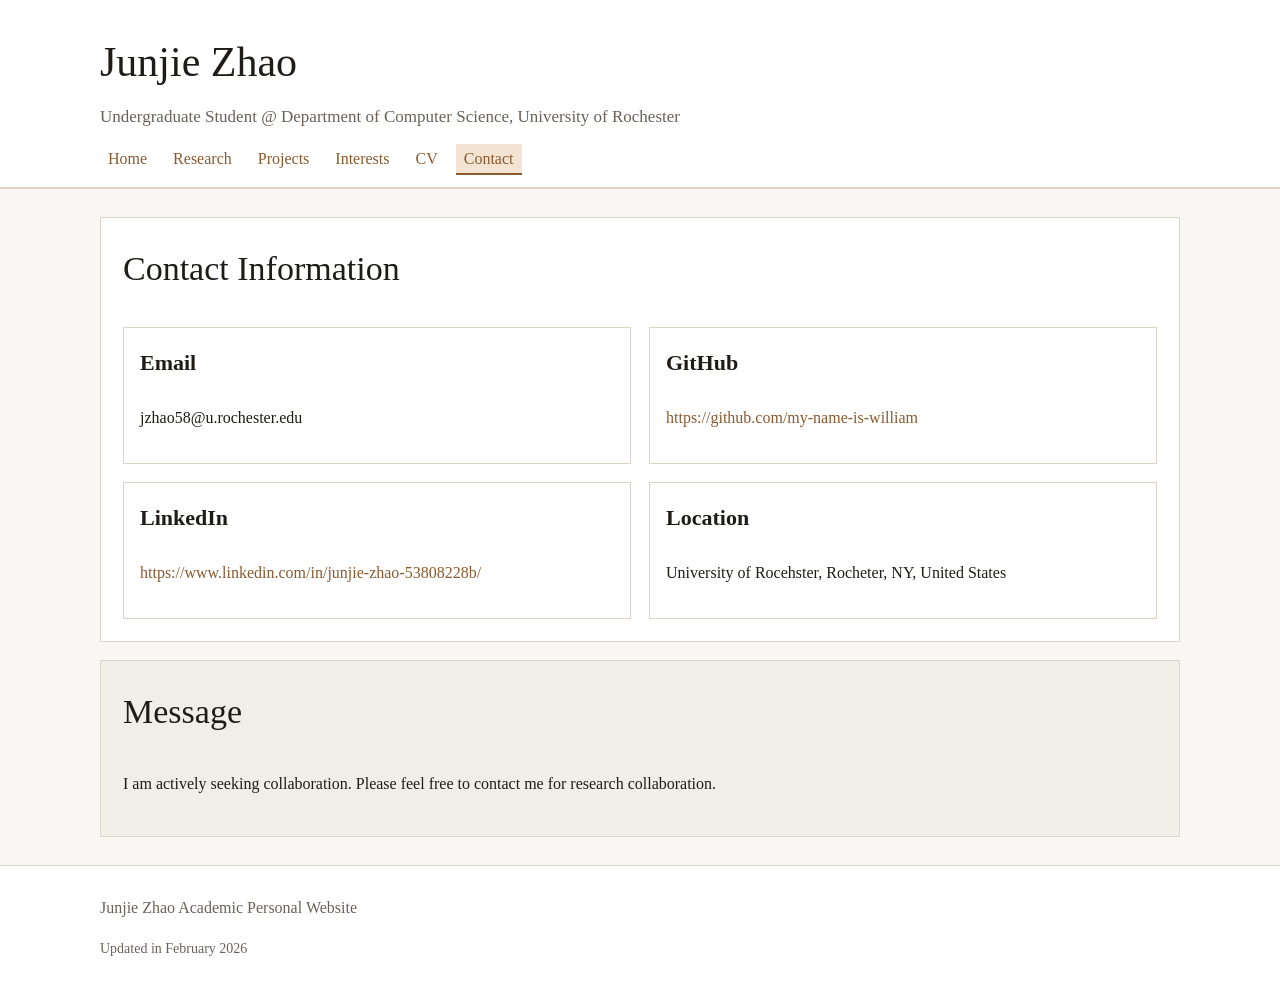
==== contact.html @ 10b2e944 "Add files via upload" ====
<!-- Programmer: Junjie Zhao
Email: jzhao58@u.rochester.edu -->


<!DOCTYPE html>
<html lang="en">
<head>
  <meta charset="UTF-8">
  <meta name="viewport" content="width=device-width, initial-scale=1.0">
  <title>Contact | Junjie Zhao</title>
  <link rel="stylesheet" href="css/style.css">
  <script src="js/layout-loader.js" defer></script>
</head>
<body data-page="contact">
  <div id="site-header"></div>

  <main class="container">
    <section class="panel">
      <h2>Contact Information</h2>
      <div class="grid-2">
        <article class="card">
          <h3>Email</h3>
          <p>jzhao58@u.rochester.edu</p>
        </article>
        <article class="card">
          <h3>GitHub</h3>
          <a>https://github.com/my-name-is-william</a>
        </article>
        <article class="card">
          <h3>LinkedIn</h3>
          <a>https://www.linkedin.com/in/junjie-zhao-53808228b/</a>
        </article>
        <article class="card">
          <h3>Location</h3>
          <p>University of Rocehster, Rocheter, NY, United States</p>
        </article>
      </div>
    </section>

    <section class="panel panel-soft">
      <h2>Message</h2>
      <p>
        I am actively seeking collaboration. Please feel free to contact me for research collaboration.
      </p>
    </section>
  </main>

  <div id="site-footer"></div>
</body>
</html>
---- css/style.css ----
/* Programmer: Junjie Zhao
Email: jzhao58@u.rochester.edu */


body {
  margin: 0;
  font-family: Georgia, "Times New Roman", serif;
  color: #1f1c18;
  background: #f8f7f4;
  line-height: 1.72;
}

a { color: #8a5a2f; }

.site-header {
  border-bottom: 2px solid #ddd4c7;
  background: #fff;
}

.container {
  width: 1080px;
  margin: 0 auto;
}

.topbar {
  padding: 26px 0 14px;
}

.brand h1 {
  margin: 0;
  font-size: 42px;
  font-weight: 500;
}

.brand p {
  margin: 4px 0 14px;
  color: #6a6258;
  font-size: 17px;
}

.site-nav ul { 
  list-style: none; 
  margin: 0; 
  padding: 0; 
}

.site-nav li { 
  display: inline-block; 
  margin-right: 6px; 
}

.site-nav a {
  text-decoration: none;
  color: #8a5a2f;
  border-bottom: 2px solid transparent;
  padding: 6px 8px;
}

.site-nav a:hover, .site-nav a:focus { 
  border-bottom-color: #8a5a2f; 
}

.site-nav a.active {
  background: #f3e3d2;
  border-bottom-color: #8a5a2f;
}

main {
  padding: 28px 0;
}

main > section + section {
  margin-top: 18px;
}

.hero {
  display: grid;
  grid-template-columns: 2fr 1fr;
  gap: 18px;
  margin-bottom: 18px;
}

.panel {
  background: #ffffff;
  border: 1px solid #ddd4c7;
  padding: 22px;
}

.panel-soft { 
  background: #f1eee8; 
}

h2 {
  margin-top: 0;
  font-size: 34px;
  font-weight: 500;
}

h3 { margin-top: 0; font-size: 22px; }

.grid-2 { display: grid; 
  grid-template-columns: 1fr 1fr; 
  gap: 18px; 
}
.grid-3 { display: grid; 
  grid-template-columns: 1fr 1fr 1fr; 
  gap: 18px; 
}

.card {
  background: #fff;
  border: 1px solid #ddd4c7;
  padding: 16px;
}

.clean-list { 
  padding-left: 20px; 
}

.meta-line { 
  color: #6a6258; 
  font-size: 14px; 
}

.filter-controls { 
  margin: 10px 0; 
}

.filter-button {
  border: 1px solid #ddd4c7;
  background: #fff;
  color: #1f1c18;
  padding: 7px 12px;
  margin-right: 8px;
  cursor: pointer;
}

.filter-button.active {
  background: #8a5a2f;
  color: #fff;
}

.result-note { 
  color: #6a6258;
}

.paper-item.hidden {
   display: none; 
}

.photo {
  border: 1px solid #ddd4c7;
  background: #fff;
}
.photo img {
  width: 100%;
  height: 185px;
  object-fit: cover;
  display: block;
}
.photo figcaption { padding: 11px; }

.site-footer {
  border-top: 1px solid #ddd4c7;
  background: #fff;
  color: #6a6258;
  padding: 12px 0;
}
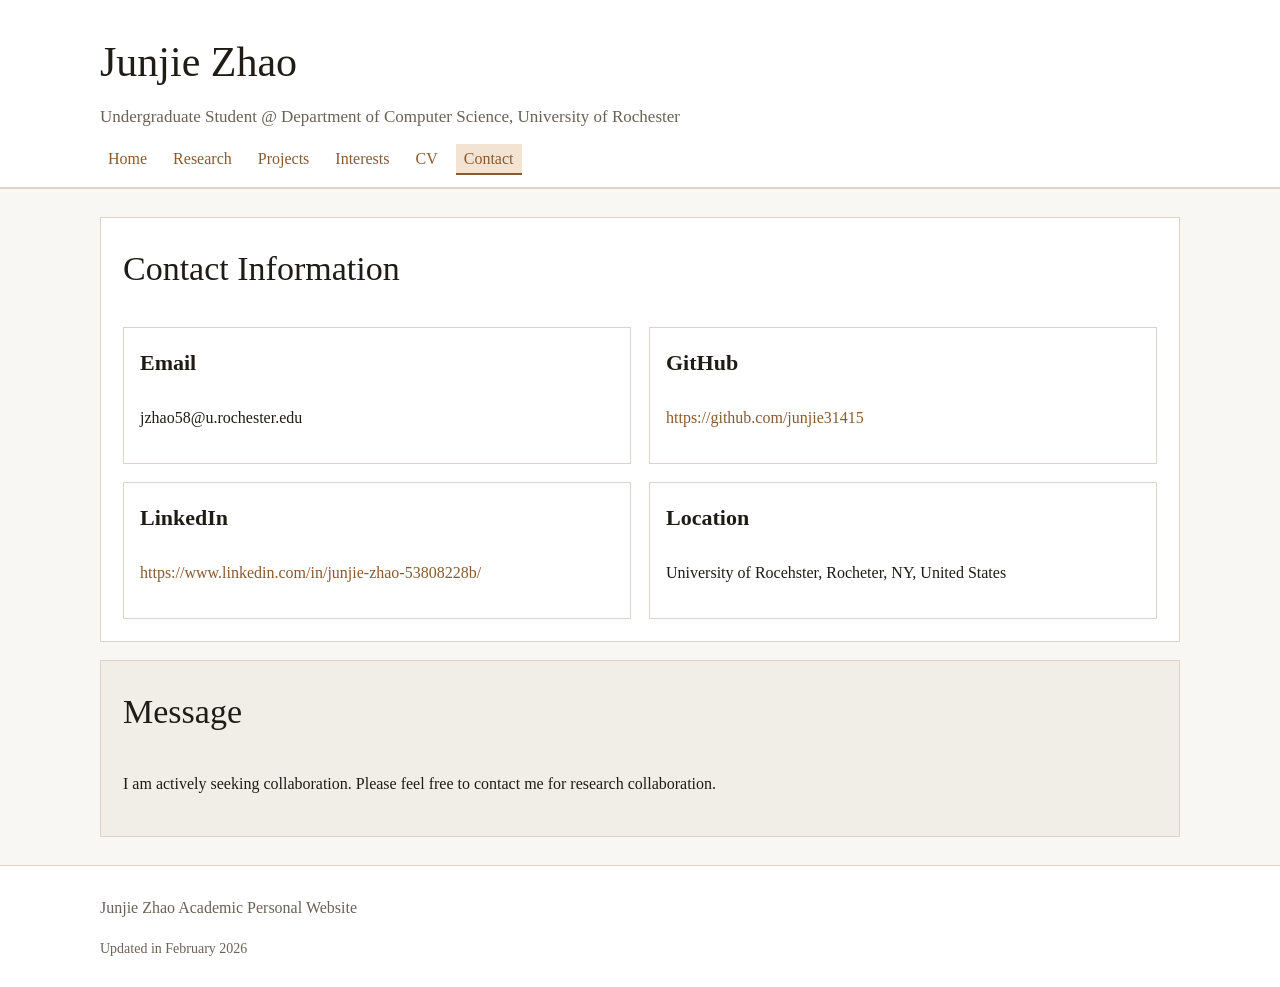
==== commit 59583580: "Update contact.html" ====
--- a/contact.html
+++ b/contact.html
@@ -24,7 +24,7 @@
         </article>
         <article class="card">
           <h3>GitHub</h3>
-          <a>https://github.com/my-name-is-william</a>
+          <a>https://github.com/junjie31415</a>
         </article>
         <article class="card">
           <h3>LinkedIn</h3>
@@ -47,4 +47,4 @@
 
   <div id="site-footer"></div>
 </body>
-</html>+</html>
